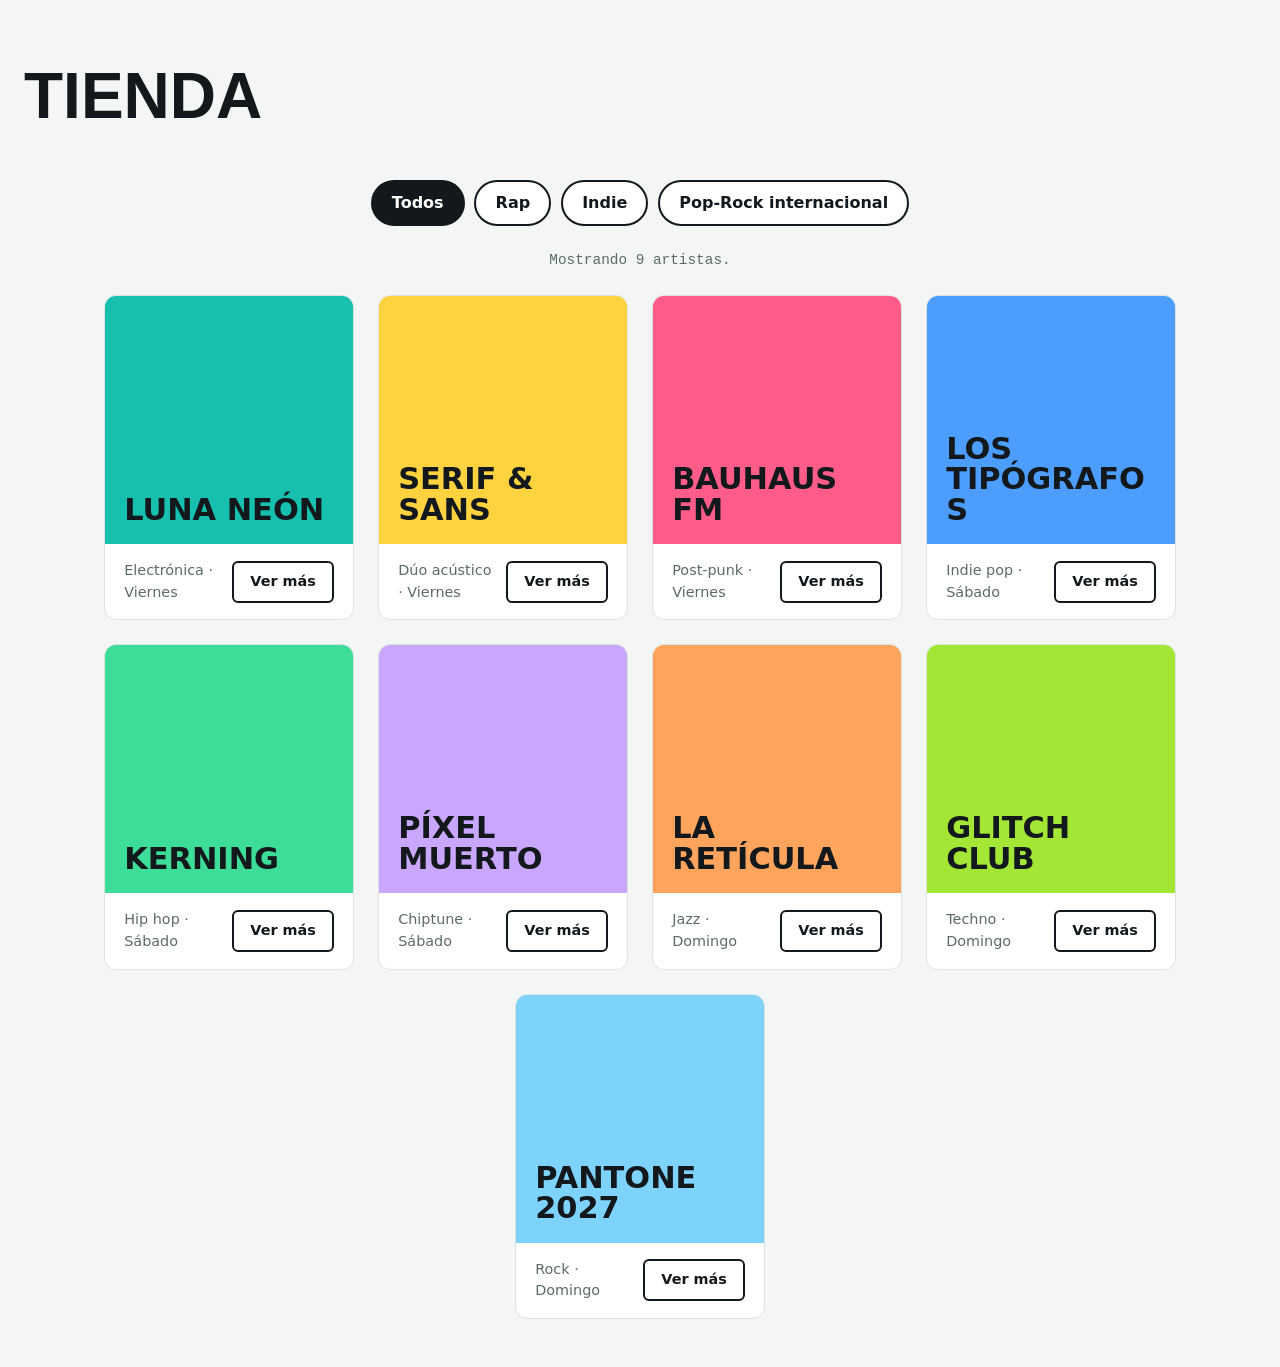
==== tienda.html @ 265c1563 "adaptacion cartel comienzo" ====
<!DOCTYPE html>
<html lang="es" data-theme="light">
<head>
    <meta charset="UTF-8">
    <meta name="viewport" content="width=device-width, initial-scale=1.0">
    <title>Store</title>
     <!--favicon -->

    <!-- Tipografías (Google Fonts) -->
    <link href="https://fonts.googleapis.com/css2?family=Baskervville:ital,wght@0,400..700;1,400..700&display=swap" rel="stylesheet">
     <!-- Tipografías (locales) -->

    <!-- AOS desde CDN (jsDelivr), versión fijada -->
    <link rel="stylesheet" href="https://cdn.jsdelivr.net/npm/aos@2.3.4/dist/aos.css">
<link rel="stylesheet" href="css/style.css">
</head>
<body>
  <div class="Tienda">
  <h1>TIENDA</h1>
</div>
    <main class="contenido">

        <!-- ============ FILTROS POR DÍA ============ -->
        <!-- Cada botón guarda en data-dia el día que filtra -->
        <nav class="filtros" aria-label="Filtrar por día">
            <button type="button" class="filtro is-activo" data-dia="Todos">Todos</button>
            <button type="button" class="filtro" data-dia="Viernes">Rap</button>
            <button type="button" class="filtro" data-dia="Sábado">Indie</button>
            <button type="button" class="filtro" data-dia="Domingo">Pop-Rock internacional</button>
        </nav>

        <p class="contador" id="contador">Mostrando 0 artistas</p>

        <!-- ============ CARTEL ============ -->
        <!-- Vacío a propósito: el JavaScript crea aquí dentro las tarjetas.
             Cada tarjeta debe tener esta estructura:

             <article class="artista">
                 <div class="artista__poster" style="background-color: COLOR">
                     <h2 class="artista__nombre">NOMBRE</h2>
                 </div>
                 <div class="artista__info">
                     <p class="artista__datos">GÉNERO · DÍA</p>
                     <button type="button" class="boton boton--borde boton-artista" data-indice="POSICIÓN">Ver más</button>
                 </div>
             </article>
        -->
        <section class="cartel" id="cartel"></section>

    </main>

    <!-- ============ VENTANA MODAL (una sola para todos) ============ -->
    <div class="modal" id="modal">
        <div class="modal__caja">
            <button type="button" class="modal__cerrar" id="modal-cerrar" aria-label="Cerrar">×</button>
            <p class="modal__etiqueta" id="modal-etiqueta">Día · Hora · Escenario</p>
            <h2 class="modal__titulo" id="modal-titulo">Nombre del artista</h2>
            <p class="modal__genero" id="modal-genero">Género</p>
            <p class="modal__texto" id="modal-texto">Descripción del artista.</p>
        </div>
    </div>
<!--enlazamos el script-->
<script src="js/script.js"></script>

</body>
</html>
---- css/style.css ----
*, *::before, *::after { box-sizing: border-box; }

/* El JS actualiza estas variables según el ancho de pantalla */
:root {
  --size: 400px;     
  --reveal: 200px;  
  --basquerville: "Baskervville", serif;
}

html, body {
  margin: 0;
  min-height: 100%;
}

body {
  min-height: 100vh;
  display: flex;
  align-items: center;
  justify-content: center;
}

div.record-collection {
  display: flex;            
  width: 100%;
  overflow: hidden;     
  white-space: nowrap;
  margin-top: 20px;
  margin-bottom: 20px;
  z-index: 0;
}

div.albumcover, div.first-albumcover {
  flex: 0 0 auto;
  height: var(--size);
  width: var(--size);
  margin-top: 15px;
  margin-bottom: 0px;
  opacity: 1;
  text-align: right;
}

div.albumcover img, div.first-albumcover img {
  display: block;
  width: 100%;
  height: 100%;
  object-fit: cover;
}

div.first-albumcover {
  position: relative;
  background: lightgray;
  z-index: 1000;
}

div.albumcover {
  position: relative;
}

div.albumcover:hover {
  transform: translate(var(--reveal));
  transition-timing-function: ease-in;
  transition-duration: 0.3s;
}
/* tienda */
.Tienda {
  font-family: Arial, Helvetica, sans-serif;
  display: flex;
  align-self: start;
  font-size: 2rem;
}

/* =========================================================
   CARTEL DEL FESTIVAL · Array de objetos · Diseño Web Avanzado
   ========================================================= */

/* ---------- Variables ---------- */
:root {
    --color-fondo: #F3F6F5;
    --color-superficie: #FFFFFF;
    --color-texto: #12181B;
    --color-suave: #5B6B67;
    --color-acento: #16BFAE;
    --color-borde: #DCE3E1;

    --fuente-ui: system-ui, -apple-system, "Segoe UI", Roboto, Arial, sans-serif;
    --fuente-codigo: "Courier New", monospace;

    --espacio: 1.5rem;
    --radio: 12px;
    --ancho-max: 1100px;
    --transicion: 0.25s ease;
}

/* ---------- Reset básico ---------- */
* {
    box-sizing: border-box;
    margin: 0;
    padding: 0;
}

body {
    min-height: 100vh;
    display: flex;
    flex-direction: column;
    align-items: center;
    gap: calc(var(--espacio) * 1.5);
    padding: calc(var(--espacio) * 2) var(--espacio);
    background-color: var(--color-fondo);
    color: var(--color-texto);
    font-family: var(--fuente-ui);
    line-height: 1.5;
}

code {
    font-family: var(--fuente-codigo);
    font-size: 0.95em;
    padding: 0.05rem 0.35rem;
    background-color: var(--color-borde);
    border-radius: 4px;
}

/* ---------- Cabecera ---------- */
.cabecera {
    width: 100%;
    max-width: 720px;
    display: flex;
    flex-direction: column;
    align-items: center;
    gap: 0.5rem;
    text-align: center;
}

.cabecera__kicker {
    font-family: var(--fuente-codigo);
    font-size: 0.85rem;
    letter-spacing: 0.1em;
    text-transform: uppercase;
    color: var(--color-acento);
}

.cabecera h1 {
    font-size: 2.4rem;
}

.cabecera__texto {
    color: var(--color-suave);
}

/* ---------- Contenido ---------- */
.contenido {
    width: 100%;
    max-width: var(--ancho-max);
    display: flex;
    flex-direction: column;
    align-items: center;
    gap: var(--espacio);
}

/* ---------- Filtros ---------- */
.filtros {
    display: flex;
    flex-wrap: wrap;
    justify-content: center;
    gap: 0.6rem;
}

.filtro {
    padding: 0.55rem 1.2rem;
    font: inherit;
    font-weight: 700;
    color: var(--color-texto);
    background-color: var(--color-superficie);
    border: 2px solid var(--color-texto);
    border-radius: 999px;
    cursor: pointer;
    transition: background-color var(--transicion), color var(--transicion), border-color var(--transicion);
}

.filtro:hover {
    border-color: var(--color-acento);
}

/* Clase que añade el JS al filtro elegido */
.filtro.is-activo {
    color: var(--color-superficie);
    background-color: var(--color-texto);
    border-color: var(--color-texto);
}

.contador {
    font-family: var(--fuente-codigo);
    font-size: 0.9rem;
    color: var(--color-suave);
}

/* ---------- Cartel (las tarjetas las crea el JS) ---------- */
.cartel {
    width: 100%;
    display: flex;
    flex-wrap: wrap;
    justify-content: center;
    gap: var(--espacio);
}

.artista {
    flex: 0 1 250px;
    display: flex;
    flex-direction: column;
    overflow: hidden;
    background-color: var(--color-superficie);
    border: 1px solid var(--color-borde);
    border-radius: var(--radio);
    transition: transform var(--transicion), box-shadow var(--transicion);
}

.artista:hover {
    transform: translateY(-4px);
    box-shadow: 0 10px 24px rgba(18, 24, 27, 0.12);
}

/* Zona de color tipo póster: el color llega desde los datos (style) */
.artista__poster {
    aspect-ratio: 1 / 1;
    display: flex;
    align-items: flex-end;
    padding: 1.2rem;
    background-color: var(--color-acento);
}

.artista__nombre {
    font-size: 1.9rem;
    font-weight: 800;
    line-height: 1;
    text-transform: uppercase;
    color: var(--color-texto);
    overflow-wrap: anywhere;
}

.artista__info {
    display: flex;
    justify-content: space-between;
    align-items: center;
    gap: 0.8rem;
    padding: 1rem 1.2rem;
}

.artista__datos {
    font-size: 0.9rem;
    color: var(--color-suave);
}

/* Mensaje si un filtro no tiene artistas (reto extra) */
.cartel__vacio {
    padding: var(--espacio);
    color: var(--color-suave);
    font-style: italic;
}

/* ---------- Botones ---------- */
.boton {
    flex-shrink: 0;
    padding: 0.5rem 1rem;
    font: inherit;
    font-size: 0.9rem;
    font-weight: 700;
    border-radius: calc(var(--radio) / 2);
    cursor: pointer;
    transition: background-color var(--transicion), color var(--transicion);
}

.boton--borde {
    color: var(--color-texto);
    background-color: transparent;
    border: 2px solid var(--color-texto);
}

.boton--borde:hover {
    color: var(--color-superficie);
    background-color: var(--color-texto);
}

/* ---------- Ventana modal ---------- */
/* Oculta por defecto: el JS le añade la clase is-abierta */
.modal {
    position: fixed;
    inset: 0;
    display: flex;
    justify-content: center;
    align-items: center;
    padding: var(--espacio);
    background-color: rgba(18, 24, 27, 0.6);
    opacity: 0;
    visibility: hidden;
    transition: opacity var(--transicion), visibility var(--transicion);
}

.modal.is-abierta {
    opacity: 1;
    visibility: visible;
}

.modal__caja {
    position: relative;
    width: 100%;
    max-width: 460px;
    padding: calc(var(--espacio) * 1.5);
    background-color: var(--color-superficie);
    border-radius: var(--radio);
    transform: translateY(20px);
    transition: transform var(--transicion);
}

.modal.is-abierta .modal__caja {
    transform: translateY(0);
}

.modal__etiqueta {
    display: inline-block;
    margin-bottom: 0.8rem;
    padding: 0.2rem 0.7rem;
    font-family: var(--fuente-codigo);
    font-size: 0.8rem;
    color: var(--color-superficie);
    background-color: var(--color-texto);
    border-radius: 999px;
}

.modal__titulo {
    font-size: 1.8rem;
    line-height: 1.1;
    text-transform: uppercase;
}

.modal__genero {
    margin-bottom: 0.8rem;
    font-weight: 700;
    color: var(--color-acento);
}

.modal__texto {
    color: var(--color-suave);
}

.modal__cerrar {
    position: absolute;
    top: 0.6rem;
    right: 0.8rem;
    font-size: 1.8rem;
    line-height: 1;
    background: none;
    border: none;
    cursor: pointer;
}

/* ---------- Responsive ---------- */
@media (max-width: 600px) {
    .artista {
        flex-basis: 100%;
    }

    .cabecera h1 {
        font-size: 2rem;
    }
}
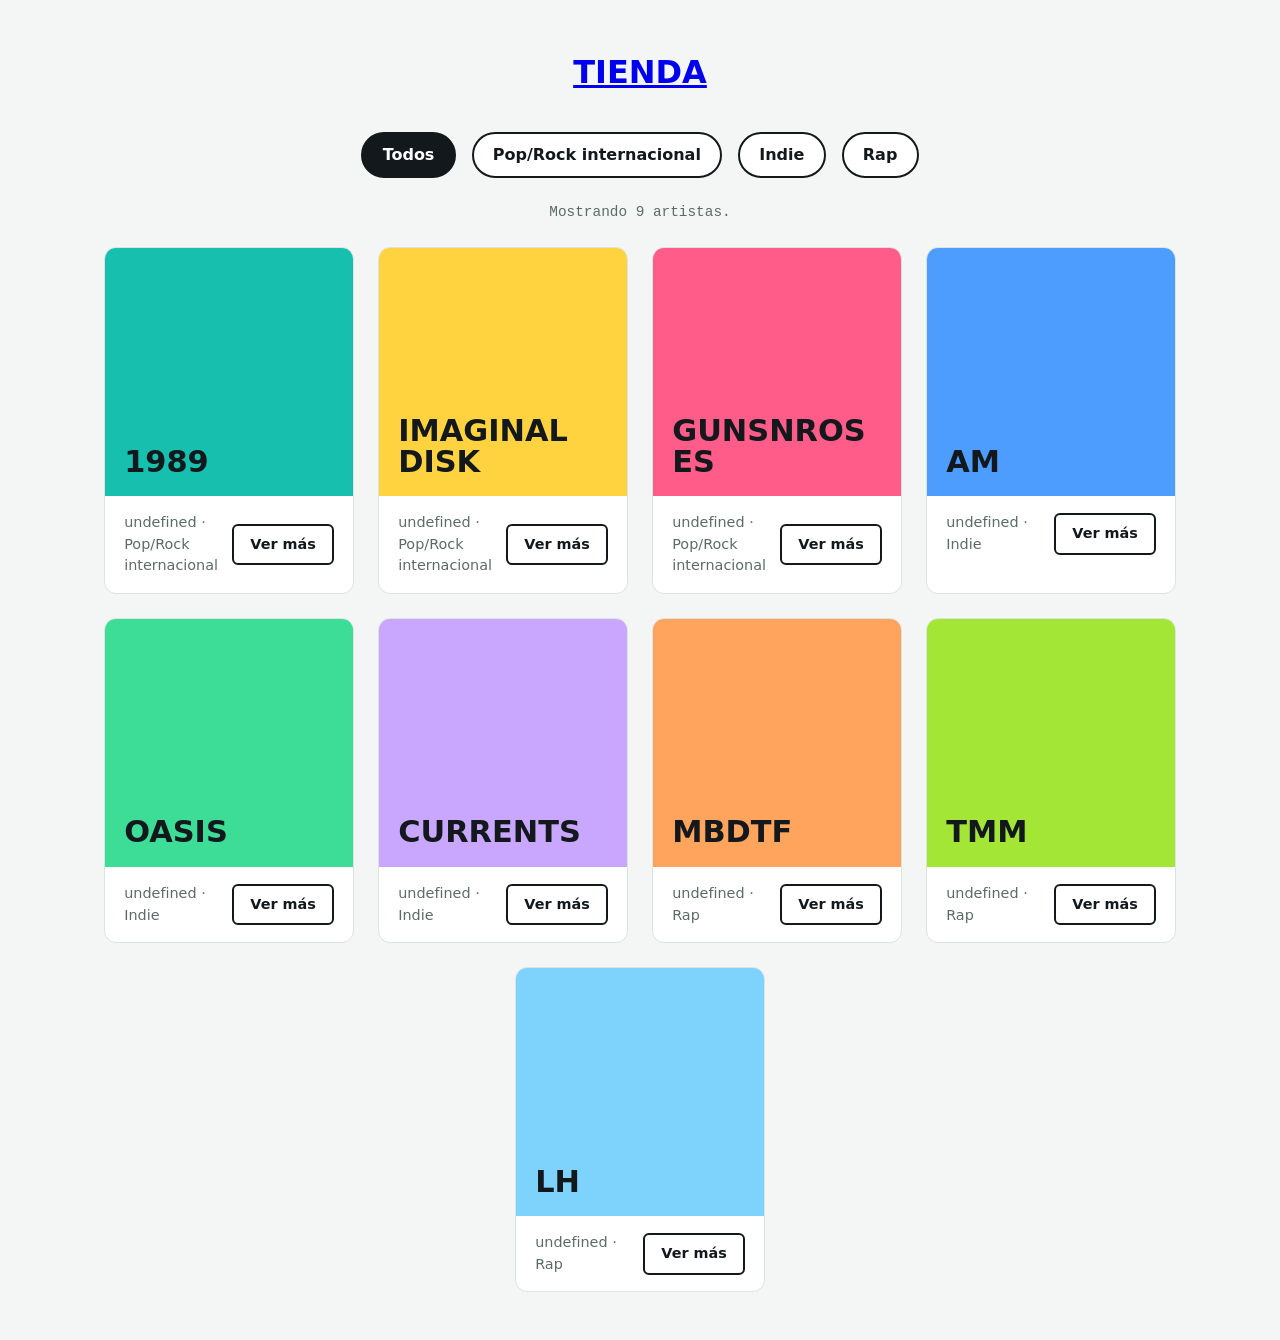
==== commit cf982c74: "fin avances hoy" ====
--- a/tienda.html
+++ b/tienda.html
@@ -1,50 +1,31 @@
 <!DOCTYPE html>
-<html lang="es" data-theme="light">
+<html lang="es">
 <head>
     <meta charset="UTF-8">
     <meta name="viewport" content="width=device-width, initial-scale=1.0">
-    <title>Store</title>
-     <!--favicon -->
-
-    <!-- Tipografías (Google Fonts) -->
-    <link href="https://fonts.googleapis.com/css2?family=Baskervville:ital,wght@0,400..700;1,400..700&display=swap" rel="stylesheet">
-     <!-- Tipografías (locales) -->
-
-    <!-- AOS desde CDN (jsDelivr), versión fijada -->
-    <link rel="stylesheet" href="https://cdn.jsdelivr.net/npm/aos@2.3.4/dist/aos.css">
-<link rel="stylesheet" href="css/style.css">
+    <title>Tienda</title>
+    <link rel="stylesheet" href="css/style.css">
 </head>
 <body>
-  <div class="Tienda">
-  <h1>TIENDA</h1>
-</div>
+
+    <header class="cabecera">
+        <a href="index.html"><h1>TIENDA</h1></a>
+    </header>
+
     <main class="contenido">
 
         <!-- ============ FILTROS POR DÍA ============ -->
         <!-- Cada botón guarda en data-dia el día que filtra -->
         <nav class="filtros" aria-label="Filtrar por día">
             <button type="button" class="filtro is-activo" data-dia="Todos">Todos</button>
-            <button type="button" class="filtro" data-dia="Viernes">Rap</button>
-            <button type="button" class="filtro" data-dia="Sábado">Indie</button>
-            <button type="button" class="filtro" data-dia="Domingo">Pop-Rock internacional</button>
+            <button type="button" class="filtro" data-dia="Pop/Rock internacional">Pop/Rock internacional</button>
+            <button type="button" class="filtro" data-dia="Indie">Indie</button>
+            <button type="button" class="filtro" data-dia="Rap">Rap</button>
         </nav>
 
         <p class="contador" id="contador">Mostrando 0 artistas</p>
 
         <!-- ============ CARTEL ============ -->
-        <!-- Vacío a propósito: el JavaScript crea aquí dentro las tarjetas.
-             Cada tarjeta debe tener esta estructura:
-
-             <article class="artista">
-                 <div class="artista__poster" style="background-color: COLOR">
-                     <h2 class="artista__nombre">NOMBRE</h2>
-                 </div>
-                 <div class="artista__info">
-                     <p class="artista__datos">GÉNERO · DÍA</p>
-                     <button type="button" class="boton boton--borde boton-artista" data-indice="POSICIÓN">Ver más</button>
-                 </div>
-             </article>
-        -->
         <section class="cartel" id="cartel"></section>
 
     </main>
--- a/css/style.css
+++ b/css/style.css
@@ -61,16 +61,9 @@
   transition-timing-function: ease-in;
   transition-duration: 0.3s;
 }
-/* tienda */
-.Tienda {
-  font-family: Arial, Helvetica, sans-serif;
-  display: flex;
-  align-self: start;
-  font-size: 2rem;
-}
 
 /* =========================================================
-   CARTEL DEL FESTIVAL · Array de objetos · Diseño Web Avanzado
+   TIENDA
    ========================================================= */
 
 /* ---------- Variables ---------- */
@@ -120,31 +113,6 @@
 }
 
 /* ---------- Cabecera ---------- */
-.cabecera {
-    width: 100%;
-    max-width: 720px;
-    display: flex;
-    flex-direction: column;
-    align-items: center;
-    gap: 0.5rem;
-    text-align: center;
-}
-
-.cabecera__kicker {
-    font-family: var(--fuente-codigo);
-    font-size: 0.85rem;
-    letter-spacing: 0.1em;
-    text-transform: uppercase;
-    color: var(--color-acento);
-}
-
-.cabecera h1 {
-    font-size: 2.4rem;
-}
-
-.cabecera__texto {
-    color: var(--color-suave);
-}
 
 /* ---------- Contenido ---------- */
 .contenido {
@@ -161,7 +129,7 @@
     display: flex;
     flex-wrap: wrap;
     justify-content: center;
-    gap: 0.6rem;
+    gap: 1rem;
 }
 
 .filtro {
@@ -363,3 +331,4 @@
     }
 }
 
+
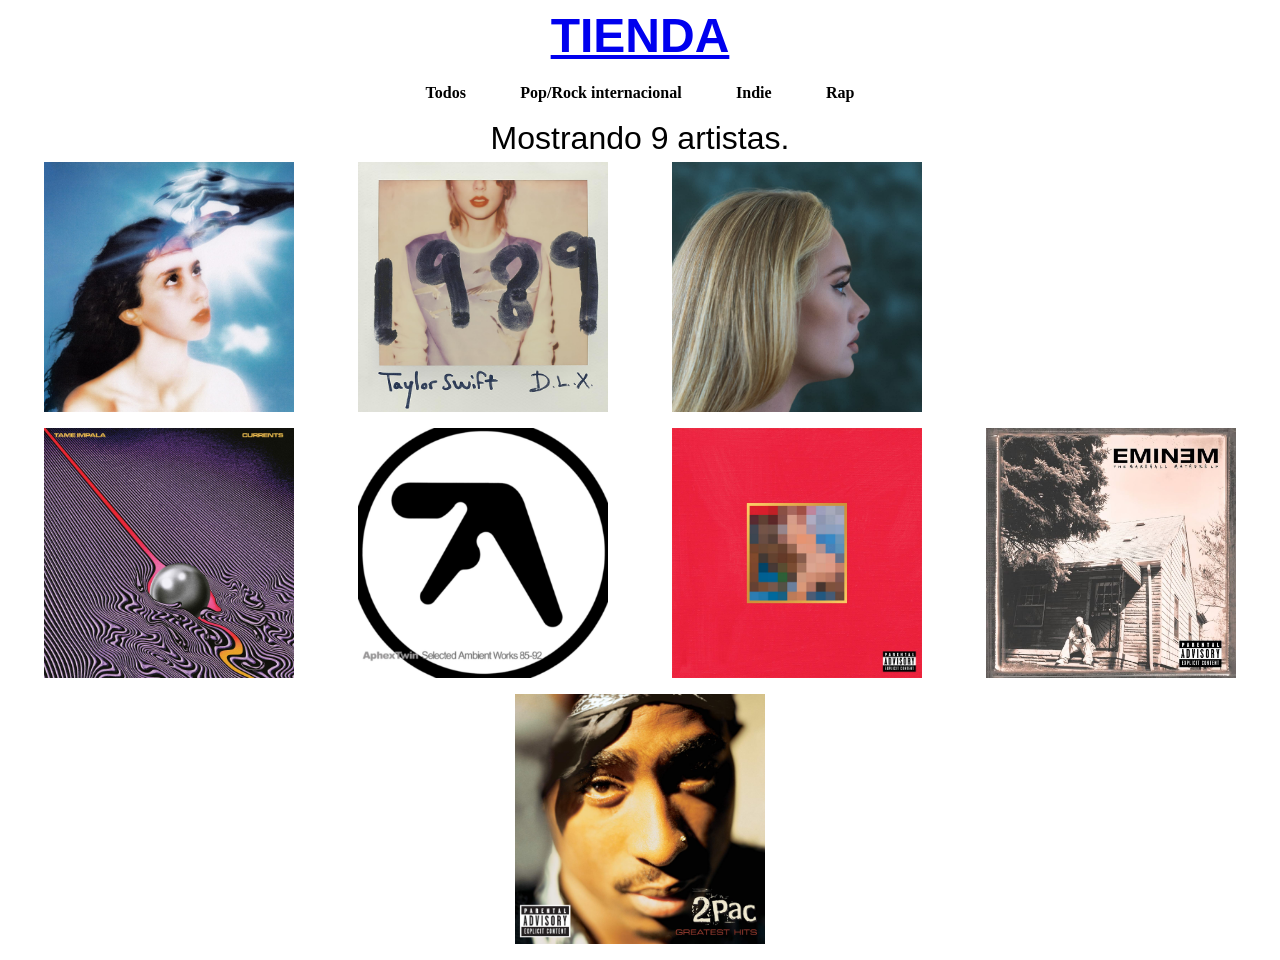
==== commit 9e60d4a3: "fotod" ====
--- a/tienda.html
+++ b/tienda.html
@@ -23,23 +23,12 @@
             <button type="button" class="filtro" data-dia="Rap">Rap</button>
         </nav>
 
-        <p class="contador" id="contador">Mostrando 0 artistas</p>
+        <p class="contador" id="contador"></p>
 
         <!-- ============ CARTEL ============ -->
         <section class="cartel" id="cartel"></section>
 
     </main>
-
-    <!-- ============ VENTANA MODAL (una sola para todos) ============ -->
-    <div class="modal" id="modal">
-        <div class="modal__caja">
-            <button type="button" class="modal__cerrar" id="modal-cerrar" aria-label="Cerrar">×</button>
-            <p class="modal__etiqueta" id="modal-etiqueta">Día · Hora · Escenario</p>
-            <h2 class="modal__titulo" id="modal-titulo">Nombre del artista</h2>
-            <p class="modal__genero" id="modal-genero">Género</p>
-            <p class="modal__texto" id="modal-texto">Descripción del artista.</p>
-        </div>
-    </div>
 <!--enlazamos el script-->
 <script src="js/script.js"></script>
 
--- a/css/style.css
+++ b/css/style.css
@@ -6,7 +6,14 @@
   --reveal: 200px;  
   --basquerville: "Baskervville", serif;
 }
-
+h1 {
+    font-family: Arial;
+    font-size: 3rem;
+}
+p{
+    font-family: Arial, Helvetica, sans-serif;
+    font-size: 2rem;
+}
 html, body {
   margin: 0;
   min-height: 100%;
@@ -66,23 +73,6 @@
    TIENDA
    ========================================================= */
 
-/* ---------- Variables ---------- */
-:root {
-    --color-fondo: #F3F6F5;
-    --color-superficie: #FFFFFF;
-    --color-texto: #12181B;
-    --color-suave: #5B6B67;
-    --color-acento: #16BFAE;
-    --color-borde: #DCE3E1;
-
-    --fuente-ui: system-ui, -apple-system, "Segoe UI", Roboto, Arial, sans-serif;
-    --fuente-codigo: "Courier New", monospace;
-
-    --espacio: 1.5rem;
-    --radio: 12px;
-    --ancho-max: 1100px;
-    --transicion: 0.25s ease;
-}
 
 /* ---------- Reset básico ---------- */
 * {
@@ -136,30 +126,11 @@
     padding: 0.55rem 1.2rem;
     font: inherit;
     font-weight: 700;
-    color: var(--color-texto);
-    background-color: var(--color-superficie);
-    border: 2px solid var(--color-texto);
-    border-radius: 999px;
-    cursor: pointer;
-    transition: background-color var(--transicion), color var(--transicion), border-color var(--transicion);
-}
-
-.filtro:hover {
-    border-color: var(--color-acento);
-}
-
-/* Clase que añade el JS al filtro elegido */
-.filtro.is-activo {
-    color: var(--color-superficie);
-    background-color: var(--color-texto);
-    border-color: var(--color-texto);
-}
-
-.contador {
-    font-family: var(--fuente-codigo);
-    font-size: 0.9rem;
-    color: var(--color-suave);
-}
+    background: none;   
+    border: 0;          
+}
+
+
 
 /* ---------- Cartel (las tarjetas las crea el JS) ---------- */
 .cartel {
@@ -167,7 +138,7 @@
     display: flex;
     flex-wrap: wrap;
     justify-content: center;
-    gap: var(--espacio);
+    gap: 5%;
 }
 
 .artista {
@@ -175,10 +146,6 @@
     display: flex;
     flex-direction: column;
     overflow: hidden;
-    background-color: var(--color-superficie);
-    border: 1px solid var(--color-borde);
-    border-radius: var(--radio);
-    transition: transform var(--transicion), box-shadow var(--transicion);
 }
 
 .artista:hover {
@@ -188,33 +155,15 @@
 
 /* Zona de color tipo póster: el color llega desde los datos (style) */
 .artista__poster {
+    background-size: cover;
+    background-position: center;
+    background-repeat: no-repeat;
+}
+.artista__poster {
     aspect-ratio: 1 / 1;
     display: flex;
     align-items: flex-end;
     padding: 1.2rem;
-    background-color: var(--color-acento);
-}
-
-.artista__nombre {
-    font-size: 1.9rem;
-    font-weight: 800;
-    line-height: 1;
-    text-transform: uppercase;
-    color: var(--color-texto);
-    overflow-wrap: anywhere;
-}
-
-.artista__info {
-    display: flex;
-    justify-content: space-between;
-    align-items: center;
-    gap: 0.8rem;
-    padding: 1rem 1.2rem;
-}
-
-.artista__datos {
-    font-size: 0.9rem;
-    color: var(--color-suave);
 }
 
 /* Mensaje si un filtro no tiene artistas (reto extra) */
@@ -229,11 +178,7 @@
     flex-shrink: 0;
     padding: 0.5rem 1rem;
     font: inherit;
-    font-size: 0.9rem;
-    font-weight: 700;
-    border-radius: calc(var(--radio) / 2);
-    cursor: pointer;
-    transition: background-color var(--transicion), color var(--transicion);
+    font-size: 0rem;
 }
 
 .boton--borde {
@@ -329,6 +274,21 @@
     .cabecera h1 {
         font-size: 2rem;
     }
-}
-
-
+    h1{
+        font-size: 2.5rem;
+    }
+    p{
+        font-size: 1.5rem;
+    }
+}
+
+@media (max-width: 510px) {
+    h1{
+        font-size: 2rem
+   }
+    p{
+        font-size: 1rem;
+    }
+}
+
+
